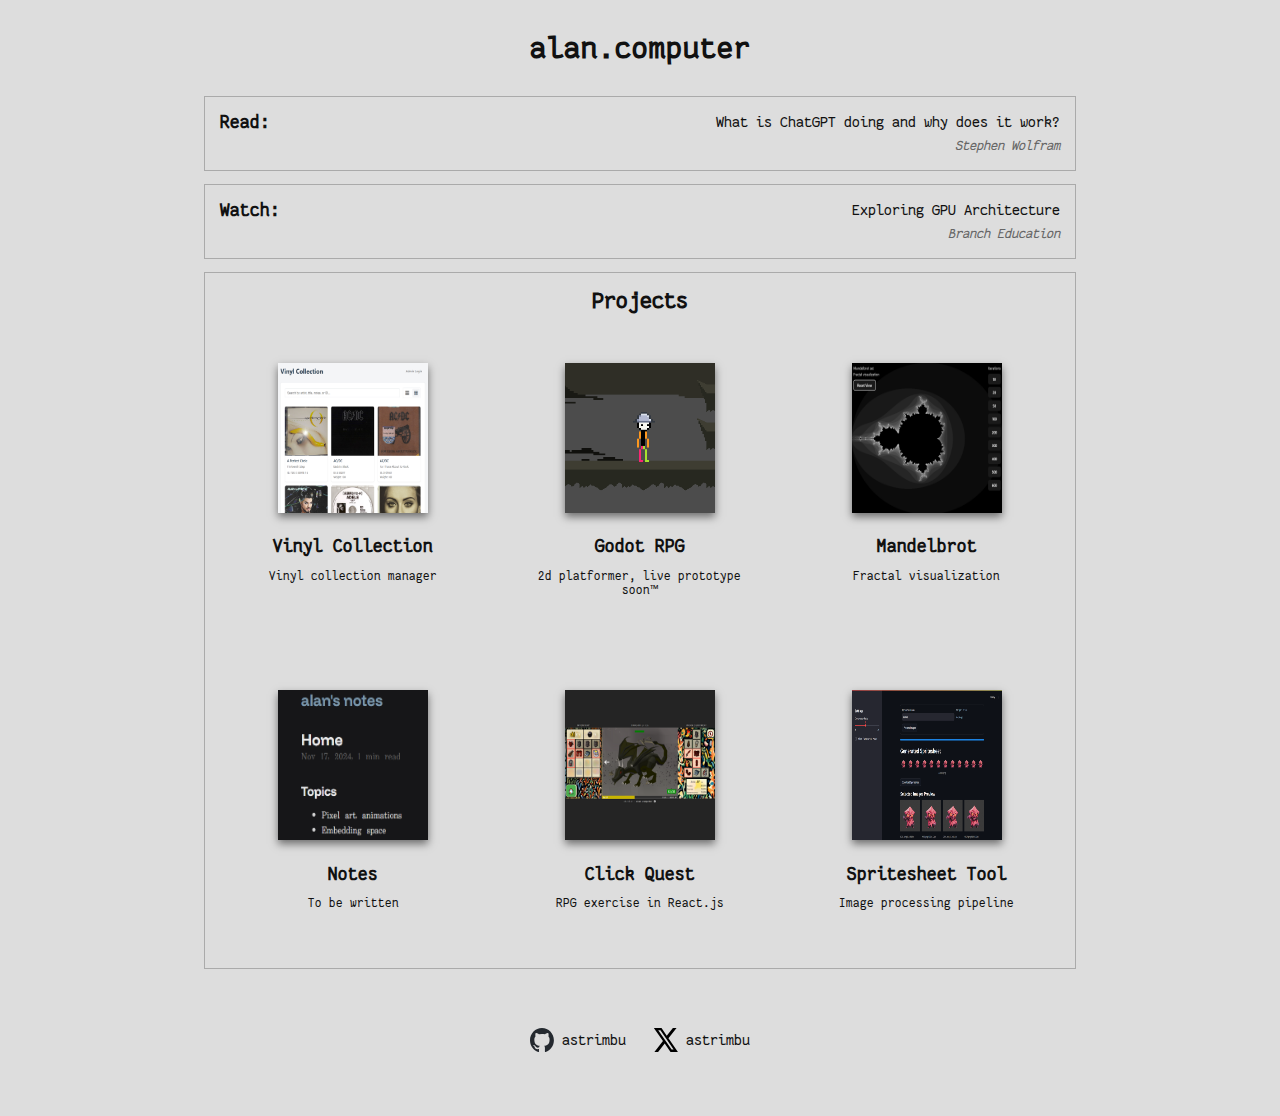
==== index.html @ d7b196e9 "Project links structure and styling" ====
<!DOCTYPE html>
<html lang="en-US">

<head>
  <meta charset="utf-8" />
  <meta name="viewport" content="width=device-width, initial-scale=1" />
  <title>alan.computer</title>
  <link rel="stylesheet" href="stylesheets/styles.css">
</head>

<body>
  <div class="header">
    <h1>alan.computer</h1>
  </div>
  <div class="featured">
    <h3>Read:</h3>
    <ul>
      <li>
        <a href="https://writings.stephenwolfram.com/2023/02/what-is-chatgpt-doing-and-why-does-it-work/" target="_blank">
          <div class="title">What is ChatGPT doing and why does it work?</div>
          <div class="author">Stephen Wolfram</div>
        </a>
      </li>
    </ul>
  </div>

  <div class="featured">
    <h3>Watch:</h3>
    <ul>
      <li>
        <a href="https://youtu.be/h9Z4oGN89MU" target="_blank">
          <div class="title">Exploring GPU Architecture</div>
          <div class="author">Branch Education</div>
        </a>
      </li>
    </ul>
  </div>

  <!-- <div class="asset-pipeline-demo">
    <h3>2D → 3D → Sprite</h3>
    <div class="demo-container">
      <div class="demo-stage" id="demo-stage">
        <div class="demo-navigation">
          <button class="nav-button" id="prev-button">&lt;</button>
          <div class="demo-content">
            <img src="./demo.png" alt="2D image" class="demo-image" id="initial-image">
            <div id="model-viewer" style="display: none;"></div>
            <div id="sprites-view" style="display: none;">
              <img src="./demo-dance.gif" alt="animation" class="demo-image">
              <img src="./demo-spritesheet.png" alt="spritesheet" class="demo-image" style="margin-top: 10px;">
            </div>
          </div>
          <button class="nav-button" id="next-button">&gt;</button>
        </div>
      </div>
    </div>
    <div class="demo-explanation">
      <p>A simple Three.js viewer that demonstrates the pipeline from 2D concept art, to 3D model (with orbit controls), to final sprite animation.</p>
    </div>
  </div> -->

  <div class="projects">
    <h2 class="projects-header">Projects</h2>
    <div class="project-grid">
      <div class="project">
        <div class="project-item">
          <a href="https://github.com/astrimbu/vinyl-collection" target="_blank" class="project-link">
            <img src="./project-vinyl-collection.png" alt="vinyl collection preview">
            <h3>Vinyl Collection</h3>
            <p>Vinyl collection manager</p>
            <span class="view-project repo">View Source →</span>
          </a>
        </div>
      </div>
      <div class="project">
        <div class="project-item">
          <a href="https://github.com/astrimbu/game-test" target="_blank" class="project-link">
            <img src="./project-godot.png" alt="godot prototype image">
            <h3>Godot RPG</h3>
            <p>2d platformer, live prototype soon™</p>
            <span class="view-project repo">View Source →</span>
          </a>
        </div>
      </div>
      <div class="project">
        <div class="project-item">
          <a href="https://alan.computer/mandelbrot" target="_blank" class="project-link">
            <img src="./project-mandelbrot.png" alt="mandelbrot image">
            <h3>Mandelbrot</h3>
            <p>Fractal visualization</p>
            <span class="view-project demo">View Demo →</span>
          </a>
        </div>
      </div>
      <div class="project">
        <div class="project-item">
          <a href="https://alan.computer/research" target="_blank" class="project-link">
            <img src="./project-research.png" alt="notes image">
            <h3>Notes</h3>
            <p>To be written</p>
            <span class="view-project demo">View Demo →</span>
          </a>
        </div>
      </div>
      <div class="project">
        <div class="project-item">
          <a href="https://alan.computer/coinflip" target="_blank" class="project-link">
            <img src="./project-coinflip.png" alt="game image">
            <h3>Click Quest</h3>
            <p>RPG exercise in React.js</p>
            <span class="view-project demo">View Demo →</span>
          </a>
        </div>
      </div>
      <div class="project">
        <div class="project-item">
          <a href="https://github.com/astrimbu/spritesheet-tool" target="_blank" class="project-link">
            <img src="./project-spritesheet-tool.png" alt="spritesheet tool preview">
            <h3>Spritesheet Tool</h3>
            <p>Image processing pipeline</p>
            <span class="view-project repo">View Source →</span>
          </a>
        </div>
      </div>
    </div>
  </div>

  <!-- <script src="js/three.min.js"></script>
  <script src="js/OrbitControls.js"></script>
  <script src="js/FBXLoader.js"></script>
  <script src="js/fflate.min.js"></script>
  <script src="js/viewer.js"></script> -->

  <footer>
    <a href="https://github.com/astrimbu" target="_blank" class="social-link">
      <img src="github-mark.svg" alt="GitHub" width="24" height="24">
      astrimbu
    </a>
    <a href="https://x.com/astrimbu" target="_blank" class="social-link">
      <img src="x-mark.svg" alt="X" width="24" height="24">
      astrimbu
    </a>
  </footer>
</body>

</html>
---- stylesheets/styles.css ----
@font-face {
  font-family: 'FantasqueSans';
  src: url('../fonts/FantasqueSansMNerdFontMono-Regular.ttf') format('truetype');
  font-display: swap;
}

body {
  font-family: 'FantasqueSans', consolas, monospace;
  align-items: center;
  text-align: center;
  margin: 0 auto;
  padding: 0 20px;
  background-color: #ddd;
  color: #111;
  max-width: 1200px;
}

.header,
#top {
  display: flex;
  justify-content: center;
  align-items: center;
  width: 70%;
  margin: auto;
  padding: 10px;
}

.header h2 {
  text-align: center;
}

.featured {
  display: flex;
  justify-content: space-between;
  align-items: flex-start;
  width: 70%;
  margin: auto;
  margin-bottom: 15px;
  padding: 15px;
  color: #111;
  outline: 1px solid #aaa;
}

.featured ul {
  list-style: none;
  text-align: right;
  margin: 0;
  padding: 0;
}

.featured h3 {
  margin: 0 0 16px 0;
}

.featured li {
  margin-bottom: 1em;
}

.featured li:last-child {
  margin-bottom: 0;
}

.featured a {
  color: #111;
  text-decoration: none;
  display: block;
}

.featured .title {
  line-height: 1.4;
  margin-bottom: 0.2em;
}

.featured .author {
  font-size: 0.9em;
  font-style: italic;
  color: #666;
  line-height: 1.2;
}

.featured a:hover .title {
  text-decoration: underline;
}

.projects {
  width: 70%;
  margin: auto;
  padding: 15px;
  outline: 1px solid #aaa;
}

.projects-header {
  text-align: center;
  margin: 0 0 20px 0;
}

.project-grid {
  display: grid;
  grid-template-columns: repeat(auto-fit, minmax(200px, 1fr));
  gap: 20px;
  justify-items: center;
}

.project-item {
  display: flex;
  flex-direction: column;
  justify-content: center;
  align-items: center;
  margin: 10px;
  padding: 20px;
  border-radius: 8px;
}

.project-item img {
  width: 150px;
  height: 150px;
  box-shadow: 0 4px 8px rgba(0, 0, 0, 0.5);
  transition: box-shadow 0.3s ease;
}

.project-item img:hover {
  box-shadow: 0 8px 16px rgba(0, 0, 0, 0.7);
}

.project-item h3 {
  text-align: center;
  margin-bottom: 0;
  font-size: 1.2em;
}

.project-item p {
  font-size: 0.8em;
}

.project-item a {
  color: #007BFF;
  text-decoration: none;
}

#top {
  padding: 25px;
}

@media only screen and (max-width: 800px) {
  .project-grid {
    display: block;
  }
}

.asset-pipeline-demo {
  width: 100%;
  max-width: 300px;
  margin: 0 auto;
  margin-bottom: 20px;
  margin-top: 20px;
}

.demo-container {
  display: flex;
  justify-content: center;
  align-items: center;
  flex-direction: column;
}

.demo-stage {
  width: 100%;
  max-width: 200px;
  margin: 0 auto;
}

.demo-image {
  width: 100%;
  height: auto;
  cursor: pointer;
}

#model-viewer {
  width: 100%;
  aspect-ratio: 1;
  position: relative;
}

#model-viewer canvas {
  width: 100% !important;
  height: 100% !important;
}

.demo-button {
  display: block;
  padding: 8px 16px;
  margin: 10px auto;
  cursor: pointer;
  background-color: #4CAF50;
  color: white;
  border: none;
  border-radius: 4px;
  font-size: 14px;
}

.demo-button:hover {
  background-color: #45a049;
}

#animation-viewer {
  margin-top: 20px;
  width: 100%;
}

@media only screen and (max-width: 800px) {

  .featured,
  .projects {
    display: block;
  }

  .featured ul {
    width: fit-content;
    margin: 0 auto;
    text-align: center;
  }

  .demo-container {
    flex-direction: column;
  }

  .demo-column {
    margin: 10px 0;
  }
}

.demo-navigation {
  display: flex;
  align-items: center;
  justify-content: center;
  gap: 10px;
}

.demo-content {
  flex: 1;
  display: flex;
  flex-direction: column;
  justify-content: center;
}

.nav-button {
  padding: 8px 12px;
  background-color: #de4365;
  color: white;
  border: none;
  border-radius: 4px;
  cursor: pointer;
  font-size: 14px;
}

.nav-button:hover {
  background-color: #640023;
}

.nav-button:disabled {
  background-color: #cccccc;
  cursor: not-allowed;
}

#sprites-view {
  display: flex;
  flex-direction: column;
  align-items: center;
  gap: 10px;
}

#sprites-view .demo-image {
  max-width: 150px;
  width: auto;
  height: auto;
}

footer {
  text-align: center;
  padding: 20px;
  margin-top: 40px;
  margin-bottom: 40px;
}

.social-link {
  color: #111;
  text-decoration: none;
  margin: 0 10px;
  display: inline-flex;
  align-items: center;
  gap: 8px;
}

.social-link:hover {
  text-decoration: underline;
}

.social-link img {
  opacity: 1;
}

.project-item img,
.featured a,
.nav-button {
  transition: all 0.2s ease-out;
}

.demo-explanation {
  text-align: center;
  color: #666;
  font-size: 0.9em;
  margin-top: 15px;
  padding: 0 20px;
}

.project-item a.project-link {
  text-decoration: none;
  color: inherit;
  display: block;
}

.project-item .view-project {
  font-size: 0.9em;
  color: #666;
  text-decoration: none;
  display: none;
  padding: 4px 8px;
  border-radius: 4px;
  margin-top: 8px;
}

.project-item .view-project.demo {
  background-color: #4CAF50;
  color: white;
}

.project-item .view-project.repo {
  background-color: #24292e;  /* GitHub's dark color */
  color: white;
}

.project-item:hover .view-project,
.project-item:focus-within .view-project {
  display: inline-block;
}
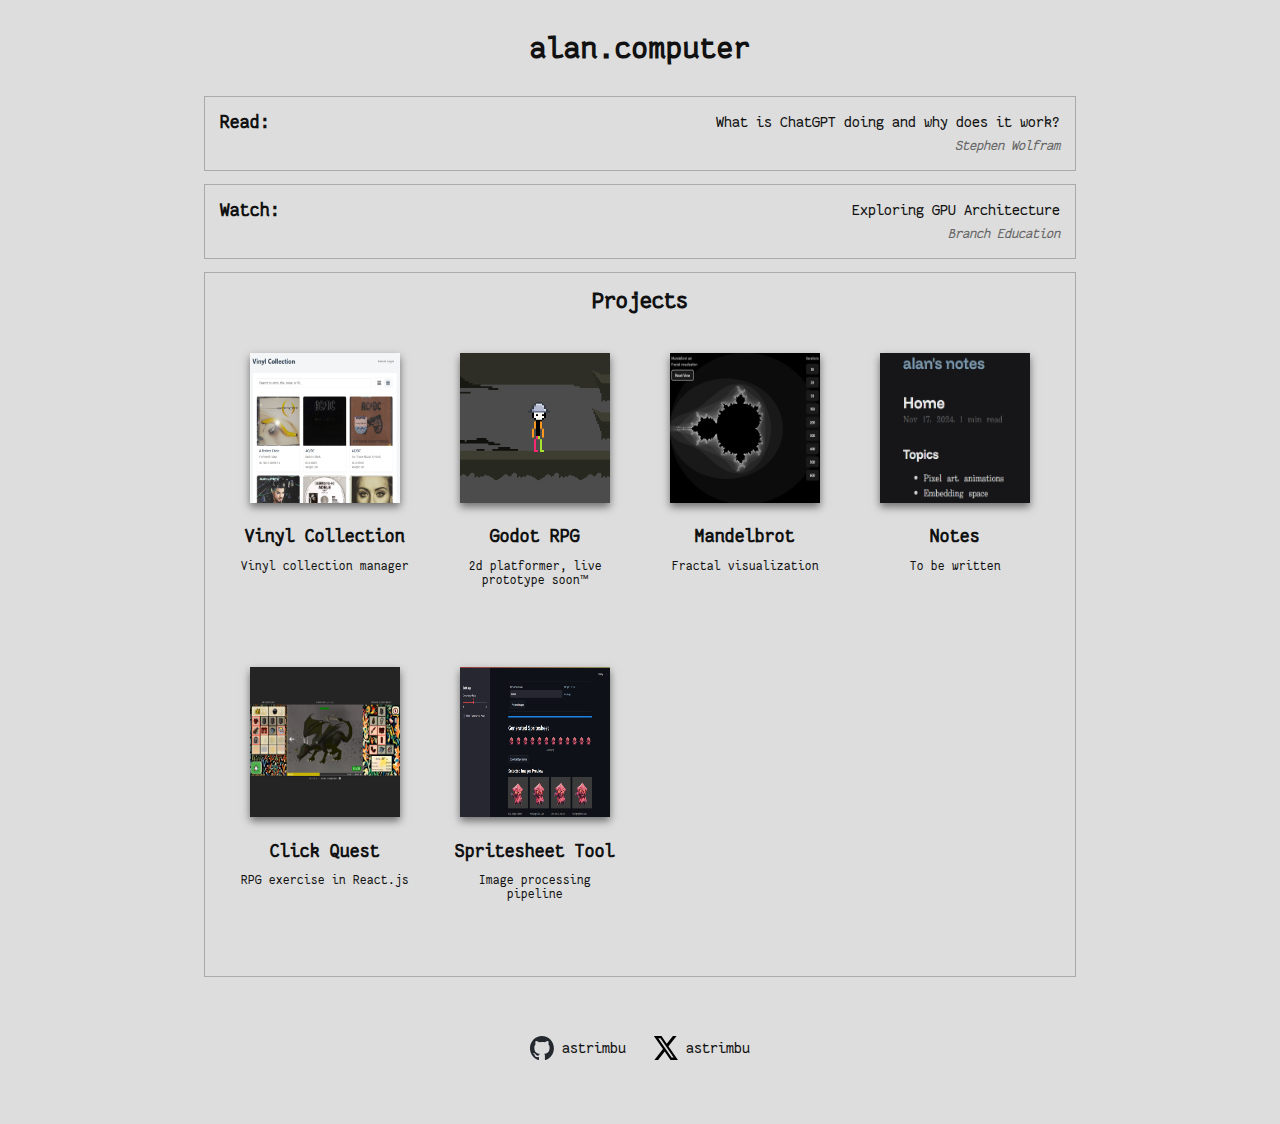
==== commit e0ea52b4: "Remove asset pipeline demo files and related code." ====
--- a/index.html
+++ b/index.html
@@ -35,29 +35,6 @@
       </li>
     </ul>
   </div>
-
-  <!-- <div class="asset-pipeline-demo">
-    <h3>2D → 3D → Sprite</h3>
-    <div class="demo-container">
-      <div class="demo-stage" id="demo-stage">
-        <div class="demo-navigation">
-          <button class="nav-button" id="prev-button">&lt;</button>
-          <div class="demo-content">
-            <img src="./demo.png" alt="2D image" class="demo-image" id="initial-image">
-            <div id="model-viewer" style="display: none;"></div>
-            <div id="sprites-view" style="display: none;">
-              <img src="./demo-dance.gif" alt="animation" class="demo-image">
-              <img src="./demo-spritesheet.png" alt="spritesheet" class="demo-image" style="margin-top: 10px;">
-            </div>
-          </div>
-          <button class="nav-button" id="next-button">&gt;</button>
-        </div>
-      </div>
-    </div>
-    <div class="demo-explanation">
-      <p>A simple Three.js viewer that demonstrates the pipeline from 2D concept art, to 3D model (with orbit controls), to final sprite animation.</p>
-    </div>
-  </div> -->
 
   <div class="projects">
     <h2 class="projects-header">Projects</h2>
@@ -125,12 +102,6 @@
     </div>
   </div>
 
-  <!-- <script src="js/three.min.js"></script>
-  <script src="js/OrbitControls.js"></script>
-  <script src="js/FBXLoader.js"></script>
-  <script src="js/fflate.min.js"></script>
-  <script src="js/viewer.js"></script> -->
-
   <footer>
     <a href="https://github.com/astrimbu" target="_blank" class="social-link">
       <img src="github-mark.svg" alt="GitHub" width="24" height="24">
--- a/stylesheets/styles.css
+++ b/stylesheets/styles.css
@@ -97,7 +97,7 @@
 .project-grid {
   display: grid;
   grid-template-columns: repeat(auto-fit, minmax(200px, 1fr));
-  gap: 20px;
+  gap: 0px;
   justify-items: center;
 }
 
@@ -106,8 +106,8 @@
   flex-direction: column;
   justify-content: center;
   align-items: center;
-  margin: 10px;
-  padding: 20px;
+  margin: 5px;
+  padding: 15px;
   border-radius: 8px;
 }
 
@@ -147,33 +147,6 @@
   }
 }
 
-.asset-pipeline-demo {
-  width: 100%;
-  max-width: 300px;
-  margin: 0 auto;
-  margin-bottom: 20px;
-  margin-top: 20px;
-}
-
-.demo-container {
-  display: flex;
-  justify-content: center;
-  align-items: center;
-  flex-direction: column;
-}
-
-.demo-stage {
-  width: 100%;
-  max-width: 200px;
-  margin: 0 auto;
-}
-
-.demo-image {
-  width: 100%;
-  height: auto;
-  cursor: pointer;
-}
-
 #model-viewer {
   width: 100%;
   aspect-ratio: 1;
@@ -183,22 +156,6 @@
 #model-viewer canvas {
   width: 100% !important;
   height: 100% !important;
-}
-
-.demo-button {
-  display: block;
-  padding: 8px 16px;
-  margin: 10px auto;
-  cursor: pointer;
-  background-color: #4CAF50;
-  color: white;
-  border: none;
-  border-radius: 4px;
-  font-size: 14px;
-}
-
-.demo-button:hover {
-  background-color: #45a049;
 }
 
 #animation-viewer {
@@ -218,28 +175,6 @@
     margin: 0 auto;
     text-align: center;
   }
-
-  .demo-container {
-    flex-direction: column;
-  }
-
-  .demo-column {
-    margin: 10px 0;
-  }
-}
-
-.demo-navigation {
-  display: flex;
-  align-items: center;
-  justify-content: center;
-  gap: 10px;
-}
-
-.demo-content {
-  flex: 1;
-  display: flex;
-  flex-direction: column;
-  justify-content: center;
 }
 
 .nav-button {
@@ -261,19 +196,6 @@
   cursor: not-allowed;
 }
 
-#sprites-view {
-  display: flex;
-  flex-direction: column;
-  align-items: center;
-  gap: 10px;
-}
-
-#sprites-view .demo-image {
-  max-width: 150px;
-  width: auto;
-  height: auto;
-}
-
 footer {
   text-align: center;
   padding: 20px;
@@ -304,14 +226,6 @@
   transition: all 0.2s ease-out;
 }
 
-.demo-explanation {
-  text-align: center;
-  color: #666;
-  font-size: 0.9em;
-  margin-top: 15px;
-  padding: 0 20px;
-}
-
 .project-item a.project-link {
   text-decoration: none;
   color: inherit;
@@ -322,10 +236,13 @@
   font-size: 0.9em;
   color: #666;
   text-decoration: none;
-  display: none;
+  opacity: 0;
+  visibility: hidden;
   padding: 4px 8px;
   border-radius: 4px;
-  margin-top: 8px;
+  margin-top: 4px;
+  display: inline-block;
+  transition: opacity 0.2s ease-out, visibility 0.2s ease-out;
 }
 
 .project-item .view-project.demo {
@@ -340,5 +257,6 @@
 
 .project-item:hover .view-project,
 .project-item:focus-within .view-project {
-  display: inline-block;
-}
+  opacity: 1;
+  visibility: visible;
+}
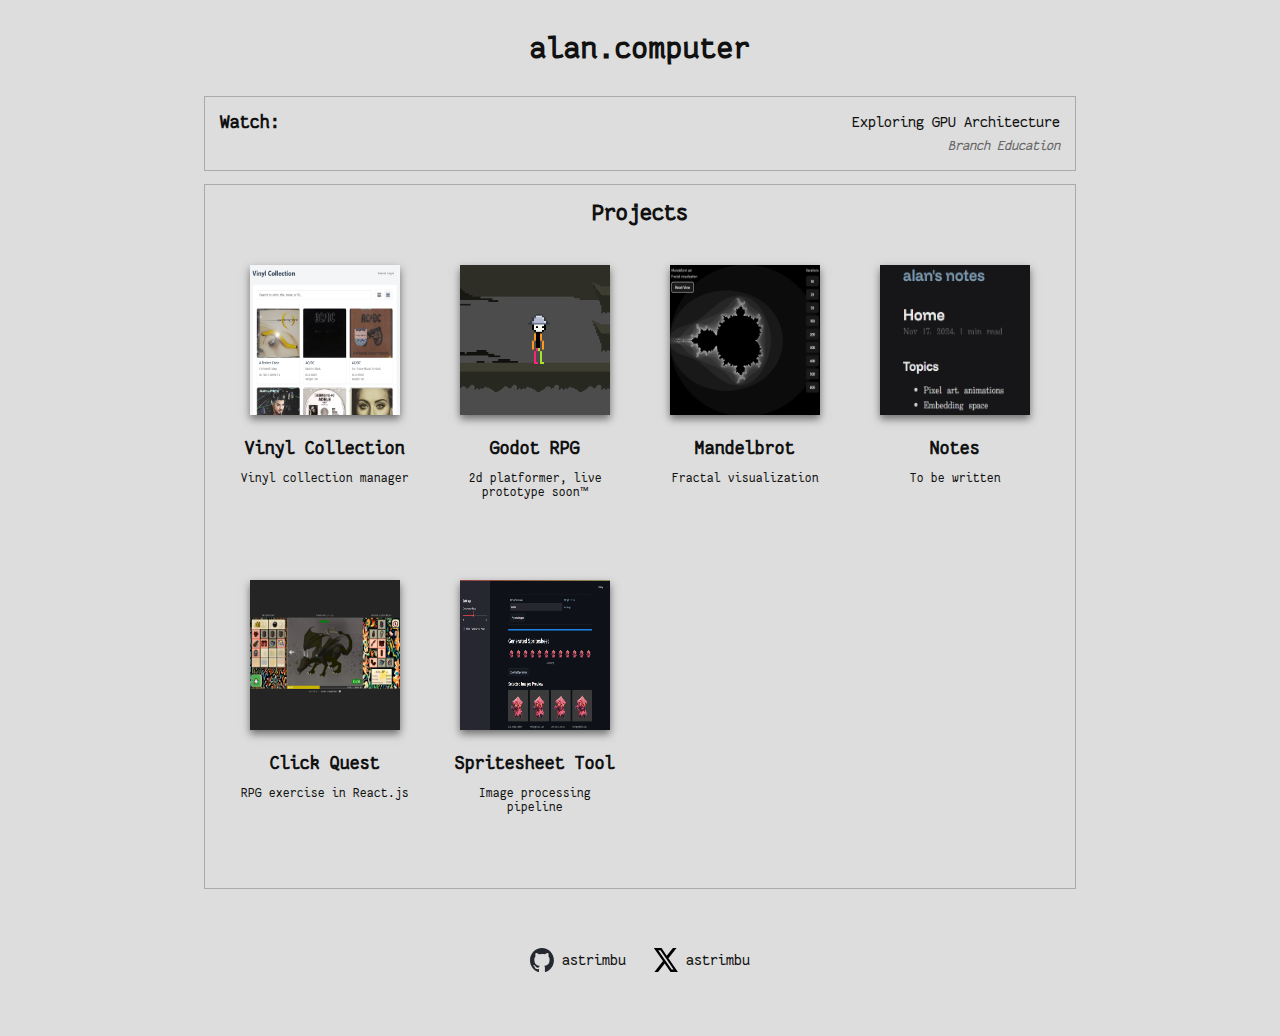
==== commit 5e9c40c6: "Remove featured reading" ====
--- a/index.html
+++ b/index.html
@@ -11,17 +11,6 @@
 <body>
   <div class="header">
     <h1>alan.computer</h1>
-  </div>
-  <div class="featured">
-    <h3>Read:</h3>
-    <ul>
-      <li>
-        <a href="https://writings.stephenwolfram.com/2023/02/what-is-chatgpt-doing-and-why-does-it-work/" target="_blank">
-          <div class="title">What is ChatGPT doing and why does it work?</div>
-          <div class="author">Stephen Wolfram</div>
-        </a>
-      </li>
-    </ul>
   </div>
 
   <div class="featured">
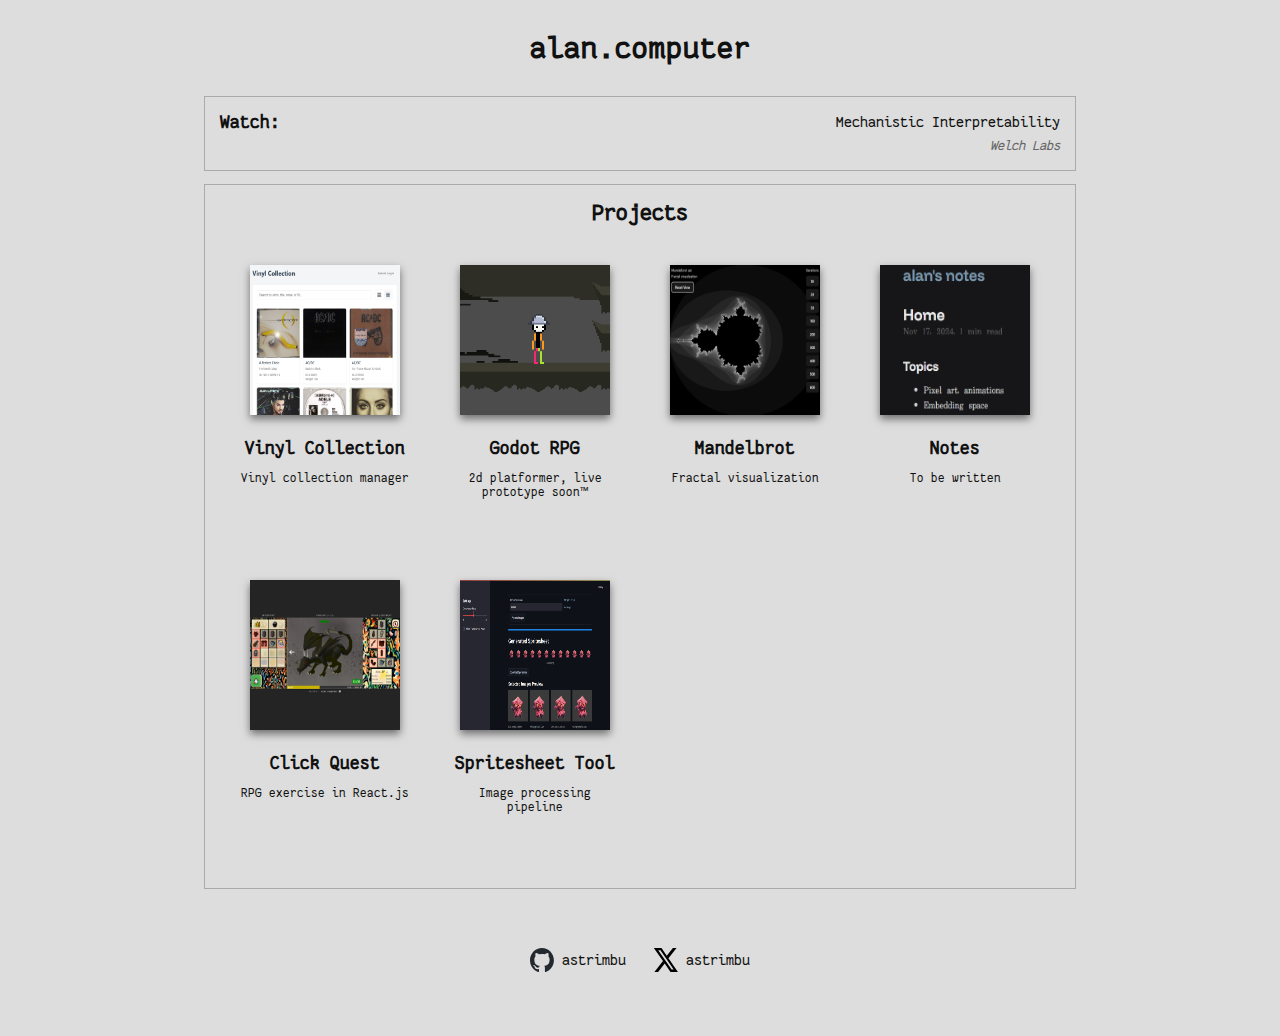
==== commit dcab3392: "Update featured video" ====
--- a/index.html
+++ b/index.html
@@ -17,9 +17,9 @@
     <h3>Watch:</h3>
     <ul>
       <li>
-        <a href="https://youtu.be/h9Z4oGN89MU" target="_blank">
-          <div class="title">Exploring GPU Architecture</div>
-          <div class="author">Branch Education</div>
+        <a href="https://youtu.be/UGO_Ehywuxc" target="_blank">
+          <div class="title">Mechanistic Interpretability</div>
+          <div class="author">Welch Labs</div>
         </a>
       </li>
     </ul>
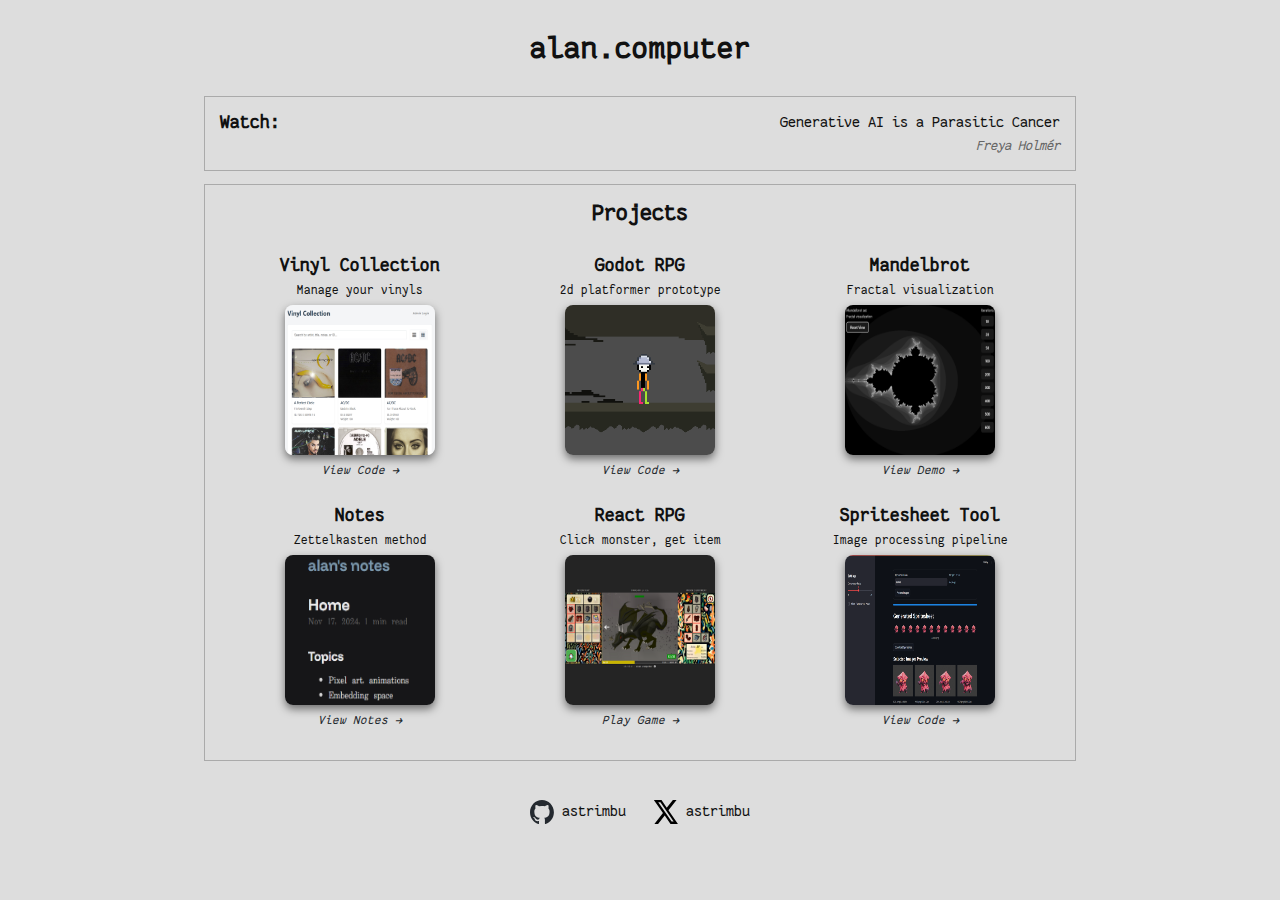
==== commit 462bfc20: "Tighter project grid, restructure project-item, update featured video, rename research to notes" ====
--- a/index.html
+++ b/index.html
@@ -17,9 +17,9 @@
     <h3>Watch:</h3>
     <ul>
       <li>
-        <a href="https://youtu.be/UGO_Ehywuxc" target="_blank">
-          <div class="title">Mechanistic Interpretability</div>
-          <div class="author">Welch Labs</div>
+        <a href="https://youtu.be/-opBifFfsMY" target="_blank">
+          <div class="title">Generative AI is a Parasitic Cancer</div>
+          <div class="author">Freya Holmér</div>
         </a>
       </li>
     </ul>
@@ -30,61 +30,61 @@
     <div class="project-grid">
       <div class="project">
         <div class="project-item">
+          <h3>Vinyl Collection</h3>
+          <p>Manage your vinyls</p>
           <a href="https://github.com/astrimbu/vinyl-collection" target="_blank" class="project-link">
             <img src="./project-vinyl-collection.png" alt="vinyl collection preview">
-            <h3>Vinyl Collection</h3>
-            <p>Vinyl collection manager</p>
-            <span class="view-project repo">View Source →</span>
+            <span class="view-project repo">View Code →</span>
           </a>
         </div>
       </div>
       <div class="project">
         <div class="project-item">
+          <h3>Godot RPG</h3>
+          <p>2d platformer prototype</p>
           <a href="https://github.com/astrimbu/game-test" target="_blank" class="project-link">
             <img src="./project-godot.png" alt="godot prototype image">
-            <h3>Godot RPG</h3>
-            <p>2d platformer, live prototype soon™</p>
-            <span class="view-project repo">View Source →</span>
+            <span class="view-project repo">View Code →</span>
           </a>
         </div>
       </div>
       <div class="project">
         <div class="project-item">
+          <h3>Mandelbrot</h3>
+          <p>Fractal visualization</p>
           <a href="https://alan.computer/mandelbrot" target="_blank" class="project-link">
             <img src="./project-mandelbrot.png" alt="mandelbrot image">
-            <h3>Mandelbrot</h3>
-            <p>Fractal visualization</p>
             <span class="view-project demo">View Demo →</span>
           </a>
         </div>
       </div>
       <div class="project">
         <div class="project-item">
-          <a href="https://alan.computer/research" target="_blank" class="project-link">
-            <img src="./project-research.png" alt="notes image">
-            <h3>Notes</h3>
-            <p>To be written</p>
-            <span class="view-project demo">View Demo →</span>
+          <h3>Notes</h3>
+          <p>Zettelkasten method</p>
+          <a href="https://alan.computer/notes" target="_blank" class="project-link">
+            <img src="./project-notes.png" alt="notes image">
+            <span class="view-project demo">View Notes →</span>
           </a>
         </div>
       </div>
       <div class="project">
         <div class="project-item">
+          <h3>React RPG</h3>
+          <p>Click monster, get item</p>
           <a href="https://alan.computer/coinflip" target="_blank" class="project-link">
             <img src="./project-coinflip.png" alt="game image">
-            <h3>Click Quest</h3>
-            <p>RPG exercise in React.js</p>
-            <span class="view-project demo">View Demo →</span>
+            <span class="view-project demo">Play Game →</span>
           </a>
         </div>
       </div>
       <div class="project">
         <div class="project-item">
+          <h3>Spritesheet Tool</h3>
+          <p>Image processing pipeline</p>
           <a href="https://github.com/astrimbu/spritesheet-tool" target="_blank" class="project-link">
             <img src="./project-spritesheet-tool.png" alt="spritesheet tool preview">
-            <h3>Spritesheet Tool</h3>
-            <p>Image processing pipeline</p>
-            <span class="view-project repo">View Source →</span>
+            <span class="view-project repo">View Code →</span>
           </a>
         </div>
       </div>
--- a/stylesheets/styles.css
+++ b/stylesheets/styles.css
@@ -48,7 +48,8 @@
   padding: 0;
 }
 
-.featured h3 {
+.featured h3,
+.project-item h3 {
   margin: 0 0 16px 0;
 }
 
@@ -96,7 +97,7 @@
 
 .project-grid {
   display: grid;
-  grid-template-columns: repeat(auto-fit, minmax(200px, 1fr));
+  grid-template-columns: repeat(3, minmax(200px, 1fr));
   gap: 0px;
   justify-items: center;
 }
@@ -107,7 +108,7 @@
   justify-content: center;
   align-items: center;
   margin: 5px;
-  padding: 15px;
+  padding: 5px;
   border-radius: 8px;
 }
 
@@ -115,11 +116,11 @@
   width: 150px;
   height: 150px;
   box-shadow: 0 4px 8px rgba(0, 0, 0, 0.5);
-  transition: box-shadow 0.3s ease;
+  transition: opacity 0.3s ease;
 }
 
 .project-item img:hover {
-  box-shadow: 0 8px 16px rgba(0, 0, 0, 0.7);
+  opacity: 0.8;
 }
 
 .project-item h3 {
@@ -130,6 +131,7 @@
 
 .project-item p {
   font-size: 0.8em;
+  margin: 8px 0;
 }
 
 .project-item a {
@@ -141,9 +143,15 @@
   padding: 25px;
 }
 
-@media only screen and (max-width: 800px) {
+@media only screen and (max-width: 900px) {
   .project-grid {
-    display: block;
+    grid-template-columns: repeat(2, minmax(200px, 1fr));
+  }
+}
+
+@media only screen and (max-width: 630px) {
+  .project-grid {
+    grid-template-columns: repeat(1, minmax(200px, 1fr));
   }
 }
 
@@ -164,7 +172,6 @@
 }
 
 @media only screen and (max-width: 800px) {
-
   .featured,
   .projects {
     display: block;
@@ -199,8 +206,8 @@
 footer {
   text-align: center;
   padding: 20px;
-  margin-top: 40px;
-  margin-bottom: 40px;
+  margin-top: 20px;
+  margin-bottom: 20px;
 }
 
 .social-link {
@@ -218,6 +225,10 @@
 
 .social-link img {
   opacity: 1;
+}
+
+.project-item img {
+  border-radius: 8px;
 }
 
 .project-item img,
@@ -229,34 +240,25 @@
 .project-item a.project-link {
   text-decoration: none;
   color: inherit;
-  display: block;
+  display: flex;
+  flex-direction: column;
+  align-items: center;
 }
 
 .project-item .view-project {
   font-size: 0.9em;
   color: #666;
   text-decoration: none;
-  opacity: 0;
-  visibility: hidden;
-  padding: 4px 8px;
-  border-radius: 4px;
-  margin-top: 4px;
-  display: inline-block;
-  transition: opacity 0.2s ease-out, visibility 0.2s ease-out;
-}
-
-.project-item .view-project.demo {
-  background-color: #4CAF50;
-  color: white;
-}
-
-.project-item .view-project.repo {
-  background-color: #24292e;  /* GitHub's dark color */
-  color: white;
-}
-
-.project-item:hover .view-project,
-.project-item:focus-within .view-project {
-  opacity: 1;
-  visibility: visible;
-}
+  margin: 8px 0;
+  display: block;
+}
+
+.project-item .view-project {
+  color: #24292e;
+  font-size: 0.8em;
+  font-style: italic;
+}
+
+.project-link:hover {
+  font-weight: bold;
+}
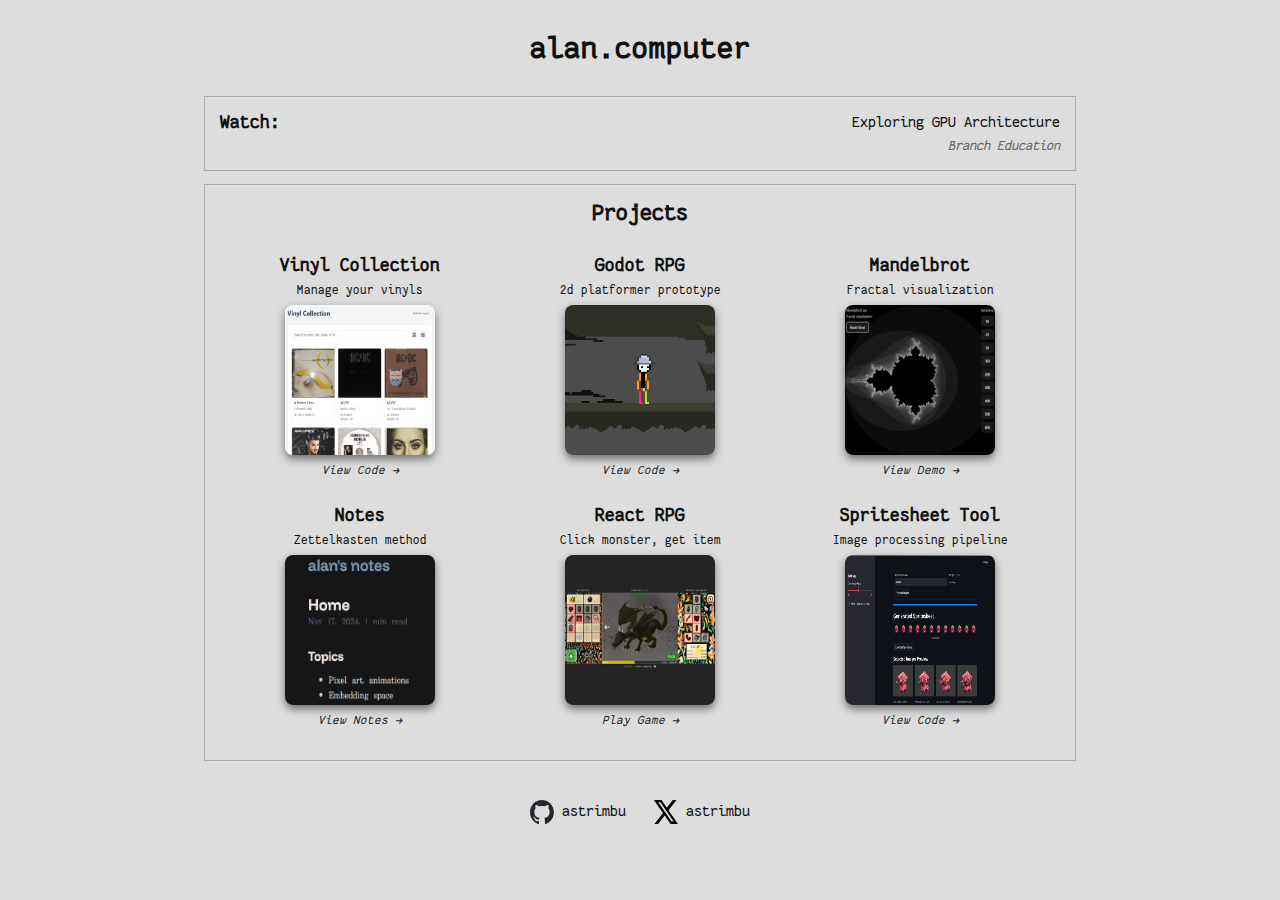
==== commit dff9be1b: "Revert featured video, Freya too doomer" ====
--- a/index.html
+++ b/index.html
@@ -17,9 +17,9 @@
     <h3>Watch:</h3>
     <ul>
       <li>
-        <a href="https://youtu.be/-opBifFfsMY" target="_blank">
-          <div class="title">Generative AI is a Parasitic Cancer</div>
-          <div class="author">Freya Holmér</div>
+        <a href="https://youtu.be/h9Z4oGN89MU" target="_blank">
+          <div class="title">Exploring GPU Architecture</div>
+          <div class="author">Branch Education</div>
         </a>
       </li>
     </ul>
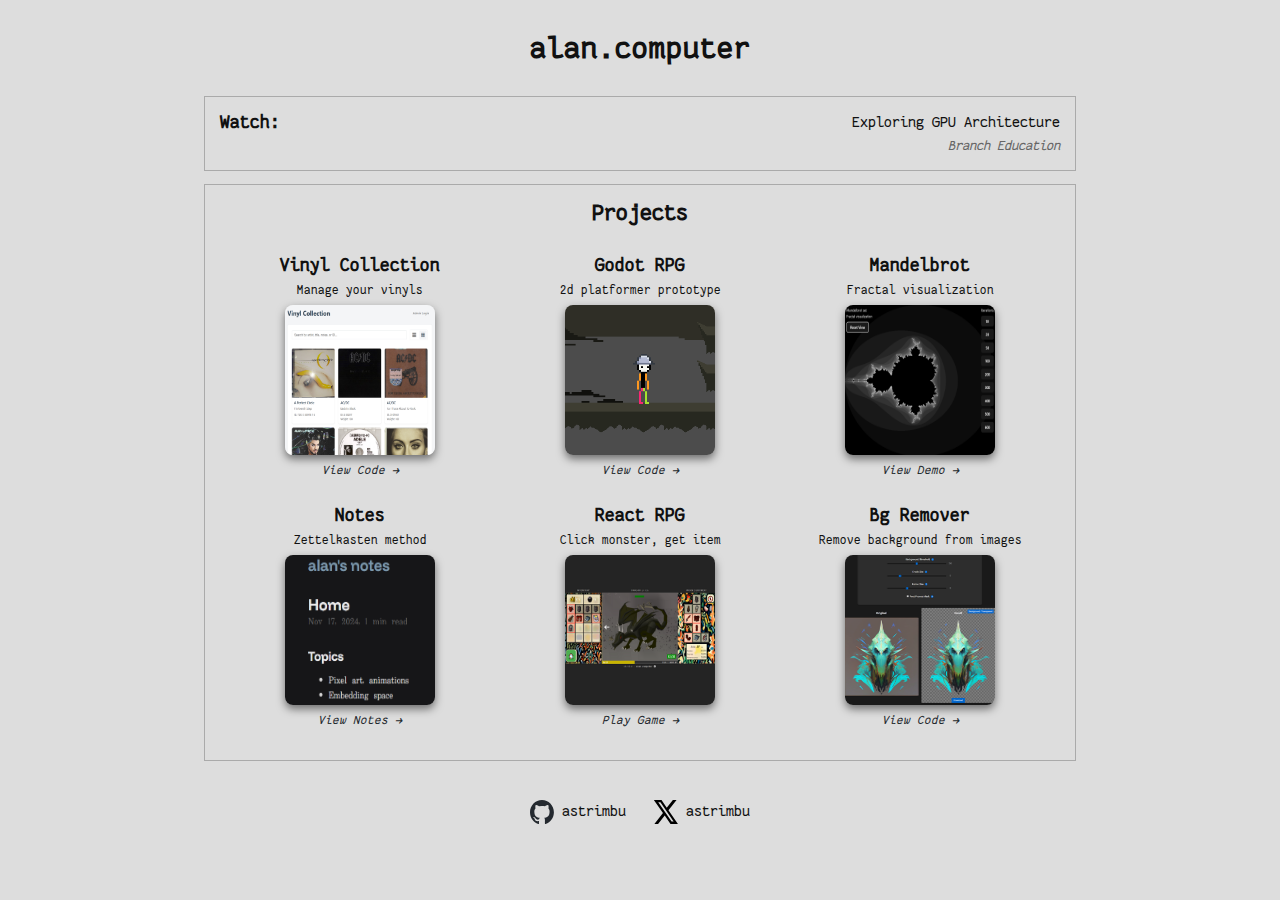
==== commit f3b91867: "Replace spritesheet-tool with bg-remover" ====
--- a/index.html
+++ b/index.html
@@ -80,10 +80,10 @@
       </div>
       <div class="project">
         <div class="project-item">
-          <h3>Spritesheet Tool</h3>
-          <p>Image processing pipeline</p>
-          <a href="https://github.com/astrimbu/spritesheet-tool" target="_blank" class="project-link">
-            <img src="./project-spritesheet-tool.png" alt="spritesheet tool preview">
+          <h3>Bg Remover</h3>
+          <p>Remove background from images</p>
+          <a href="https://github.com/astrimbu/background-remover" target="_blank" class="project-link">
+            <img src="./project-bg-remover.png" alt="bg-remover preview">
             <span class="view-project repo">View Code →</span>
           </a>
         </div>
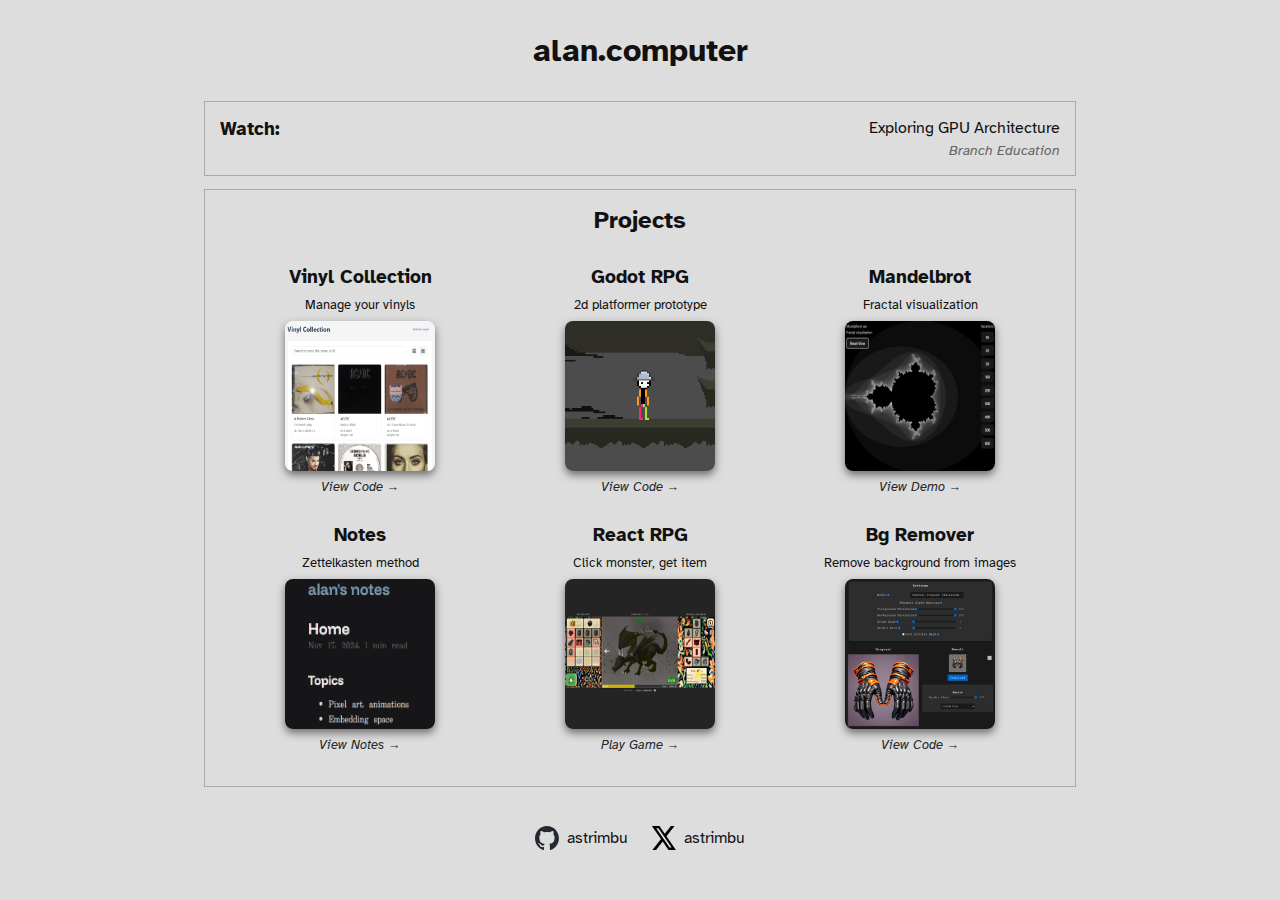
==== commit 7f1fcdac: "Copy font from vinay.sh" ====
--- a/index.html
+++ b/index.html
@@ -5,6 +5,9 @@
   <meta charset="utf-8" />
   <meta name="viewport" content="width=device-width, initial-scale=1" />
   <title>alan.computer</title>
+  <link rel="preconnect" href="https://fonts.googleapis.com">
+  <link rel="preconnect" href="https://fonts.gstatic.com" crossorigin>
+  <link href="https://fonts.googleapis.com/css2?family=Atkinson+Hyperlegible:ital,wght@0,400;0,700;1,400;1,700&display=swap" rel="stylesheet">
   <link rel="stylesheet" href="stylesheets/styles.css">
 </head>
 
--- a/stylesheets/styles.css
+++ b/stylesheets/styles.css
@@ -1,11 +1,5 @@
-@font-face {
-  font-family: 'FantasqueSans';
-  src: url('../fonts/FantasqueSansMNerdFontMono-Regular.ttf') format('truetype');
-  font-display: swap;
-}
-
 body {
-  font-family: 'FantasqueSans', consolas, monospace;
+  font-family: 'Atkinson Hyperlegible', sans-serif;
   align-items: center;
   text-align: center;
   margin: 0 auto;
